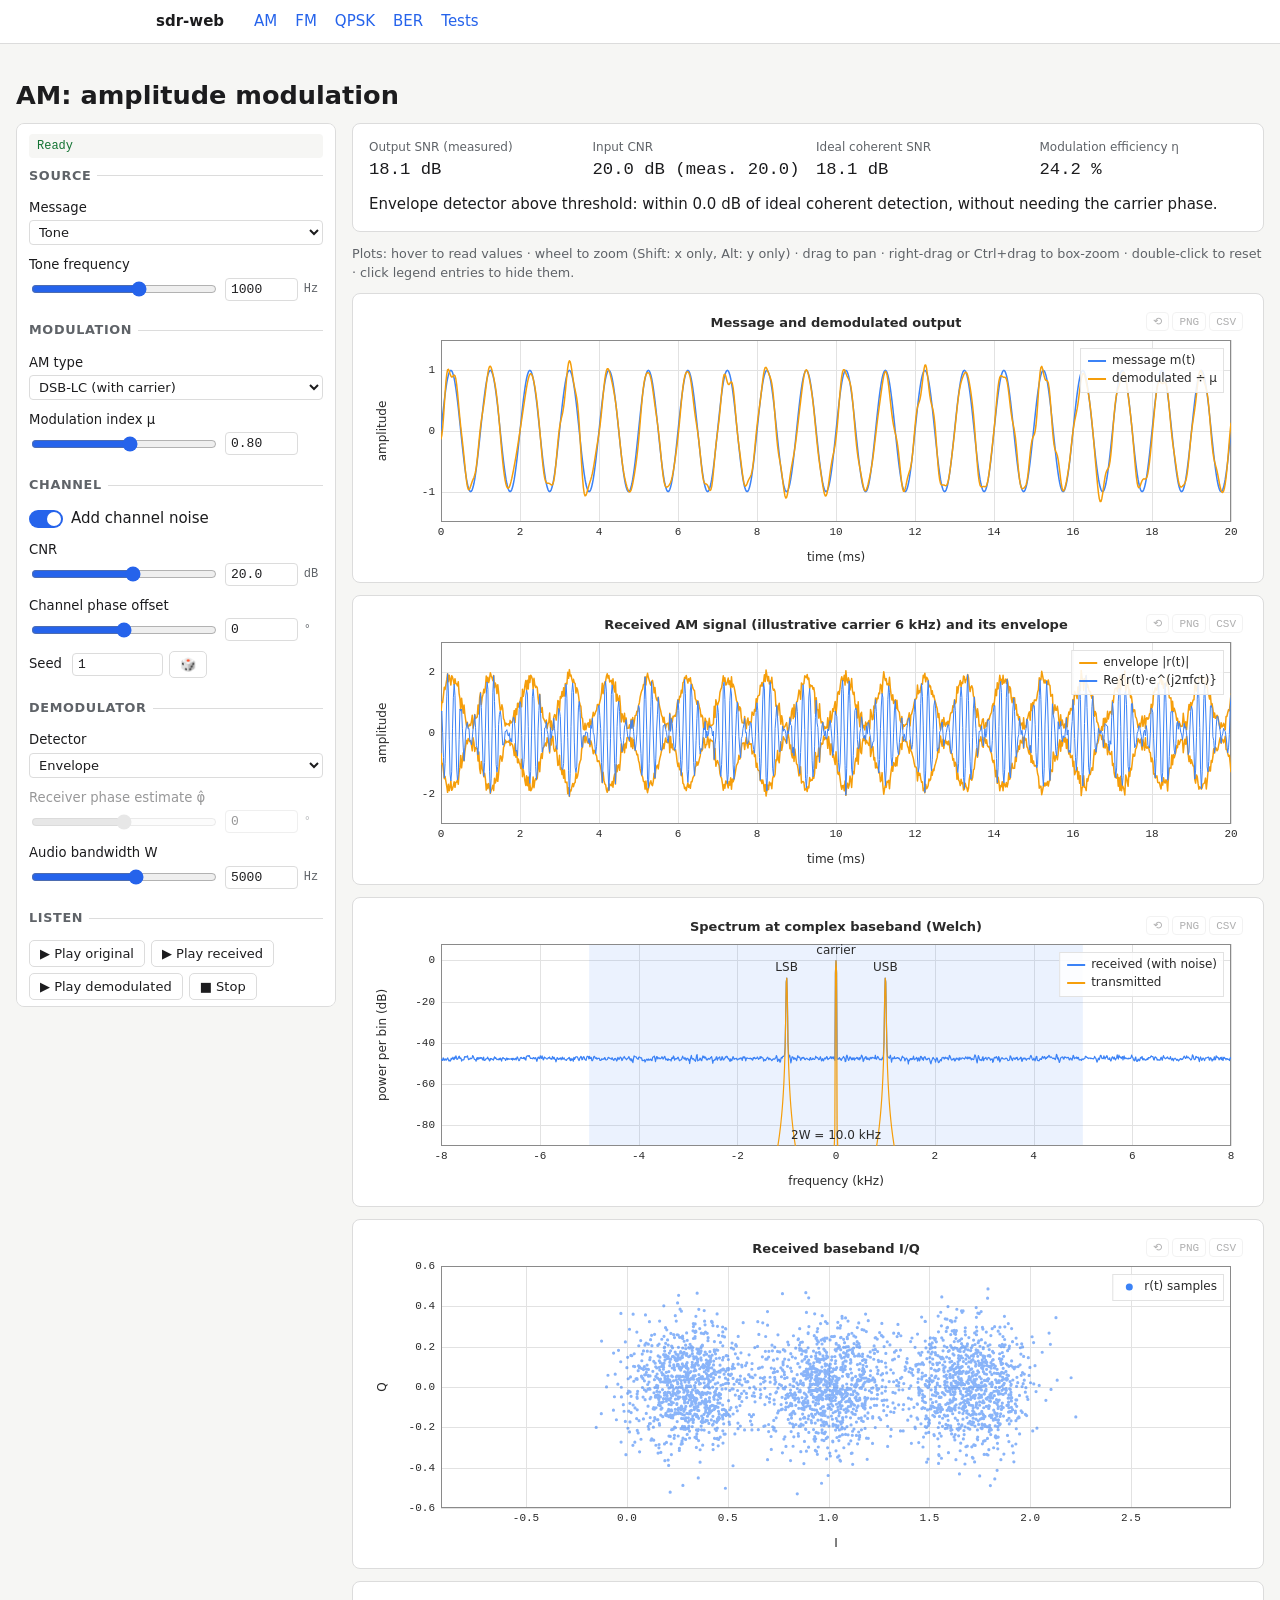
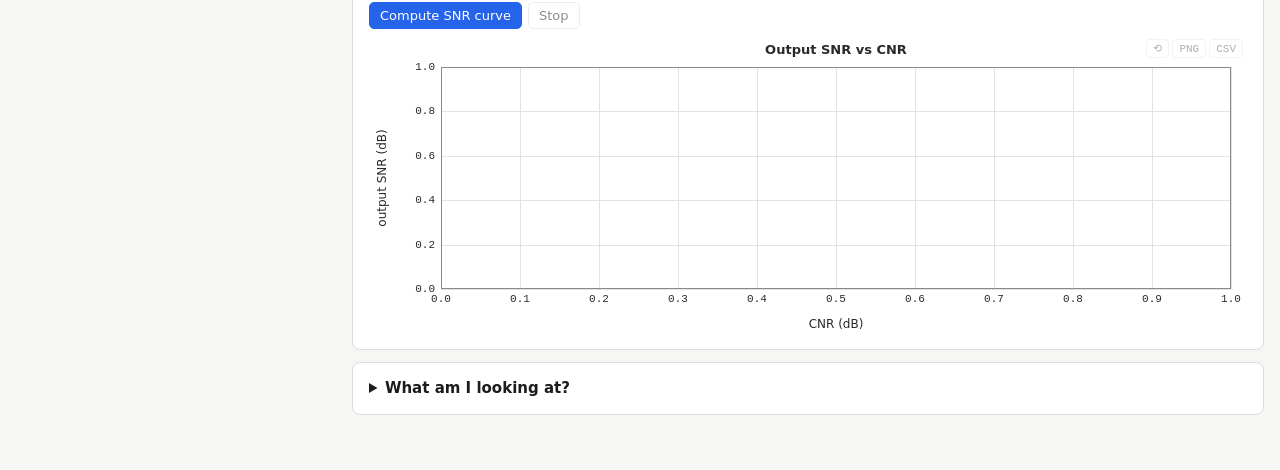
==== am.html @ fa2f0381 "Phase 0 foundations and Phase 1 interactive AM page - Core DSP: seeded RNG (xoshiro128**), complex m" ====
<!doctype html>
<html lang="en">
<head>
<meta charset="utf-8">
<meta name="viewport" content="width=device-width, initial-scale=1">
<title>AM modulation / demodulation · sdr-web</title>
<link rel="stylesheet" href="css/style.css">
</head>
<body>
<header><nav><a class="brand" href="index.html">sdr-web</a><a href="am.html" aria-current="page">AM</a><a href="fm.html">FM</a><a href="qpsk.html">QPSK</a><a href="ber.html">BER</a><a href="tests.html">Tests</a></nav></header>
<main class="wide">
<h1>AM: amplitude modulation</h1>
<div class="sim-layout">
  <aside id="controls" class="panel" aria-label="Simulation controls"></aside>
  <section class="plots">
    <div class="card readouts" aria-live="polite">
      <dl>
        <div><dt>Output SNR (measured)</dt><dd id="r-snr" class="num">–</dd></div>
        <div><dt>Input CNR</dt><dd id="r-cnr" class="num">–</dd></div>
        <div><dt>Ideal coherent SNR</dt><dd id="r-ideal" class="num">–</dd></div>
        <div><dt>Modulation efficiency η</dt><dd id="r-eta" class="num">–</dd></div>
      </dl>
      <p id="r-explain" class="explain"></p>
    </div>
    <p class="muted hint">Plots: hover to read values · wheel to zoom (Shift: x only, Alt: y only) · drag to pan · right-drag or Ctrl+drag to box-zoom · double-click to reset · click legend entries to hide them.</p>
    <div class="card plot"><canvas id="p-time"></canvas></div>
    <div class="card plot"><canvas id="p-env"></canvas></div>
    <div class="card plot"><canvas id="p-psd"></canvas></div>
    <div class="card plot"><canvas id="p-iq"></canvas></div>
    <div class="card plot">
      <div class="btn-row">
        <button type="button" class="btn primary" id="sweep-start" title="Sweep CNR from −5 to 40 dB with both detectors at the current settings">Compute SNR curve</button>
        <button type="button" class="btn" id="sweep-stop" disabled title="Stop the sweep">Stop</button>
        <progress id="sweep-progress" hidden></progress>
      </div>
      <canvas id="p-snr"></canvas>
    </div>
    <details class="card explainer">
      <summary>What am I looking at?</summary>
      <p><strong>Amplitude modulation</strong> puts a message m(t) onto the amplitude of a carrier. Everything here is simulated at
        <em>complex baseband</em>: the carrier sits at 0 Hz, so a transmitted DSB-LC signal is simply 1 + μ·m(t), and the channel's
        carrier phase offset shows up as a rotation of the I/Q scatter. The spectrum shows the carrier at 0 Hz with the lower and upper
        sidebands (LSB/USB) mirrored around it, occupying a total bandwidth of 2W.</p>
      <p><strong>DSB-LC vs DSB-SC.</strong> DSB-LC ("large carrier", ordinary broadcast AM) transmits the carrier as well. That wastes power
        (the modulation efficiency η is at most 33 % for a tone at μ = 1) but lets a very simple receiver work. DSB-SC suppresses the
        carrier, so every watt carries the message, but the receiver must regenerate the carrier phase.</p>
      <p><strong>Envelope vs coherent detection.</strong> An envelope detector just takes |r(t)|. It doesn't care about phase, which is why
        cheap AM radios use it, but it only works when 1 + μ·m(t) stays positive (μ ≤ 1) and the carrier is present. A coherent detector
        multiplies by a local carrier with phase estimate φ̂ and keeps the real part. It works for both DSB-LC and DSB-SC, but a phase
        error Δφ scales the output by cos Δφ, and at 90° the message vanishes.</p>
      <p><strong>The threshold effect.</strong> With a strong carrier, noise mostly perturbs the envelope's amplitude and the envelope detector
        matches coherent detection. Once the noise becomes comparable to the carrier (CNR around 10 dB and below), the envelope is
        dominated by noise, the message is no longer present as an additive term, and the output SNR falls much faster than the CNR.
        Use "Compute SNR curve" to see the envelope curve peel away from the coherent one.</p>
    </details>
  </section>
</div>
</main>
<script src="js/core/rng.js"></script>
<script src="js/core/complex.js"></script>
<script src="js/core/mathx.js"></script>
<script src="js/core/fft.js"></script>
<script src="js/core/dsp.js"></script>
<script src="js/core/filters.js"></script>
<script src="js/core/plot.js"></script>
<script src="js/channel.js"></script>
<script src="js/analog/am.js"></script>
<script src="js/audio.js"></script>
<script src="js/ui/controls.js"></script>
<script src="js/ui/am-page.js"></script>
</body>
</html>
---- css/style.css ----
:root {
  --bg: #f6f6f4;
  --fg: #1c1c1e;
  --muted: #5f6368;
  --card: #ffffff;
  --border: #dcdcdc;
  --accent: #2563eb;
  --pass-bg: #e6f4ea;
  --pass-fg: #137333;
  --fail-bg: #fce8e6;
  --fail-fg: #a50e0e;
  --plot-bg: #ffffff;
  --plot-fg: #2a2a2a;
  --plot-axis: #8a8a8a;
  --plot-grid: #e2e2e2;
  --plot-grid-minor: #f1f1f1;
  --mono: ui-monospace, "Cascadia Mono", Consolas, "SF Mono", monospace;
  --sans: system-ui, -apple-system, "Segoe UI", Roboto, sans-serif;
}

@media (prefers-color-scheme: dark) {
  :root {
    --bg: #121316;
    --fg: #e6e6e6;
    --muted: #9aa0a6;
    --card: #1b1d21;
    --border: #30333a;
    --accent: #7aa7ff;
    --pass-bg: #14301f;
    --pass-fg: #81c995;
    --fail-bg: #3a1714;
    --fail-fg: #f28b82;
    --plot-bg: #1b1d21;
    --plot-fg: #d8d8d8;
    --plot-axis: #6b6f78;
    --plot-grid: #2f323a;
    --plot-grid-minor: #24262c;
  }
}

* { box-sizing: border-box; }

body {
  margin: 0;
  background: var(--bg);
  color: var(--fg);
  font: 15px/1.55 var(--sans);
}

header {
  border-bottom: 1px solid var(--border);
  background: var(--card);
}

nav {
  max-width: 1000px;
  margin: 0 auto;
  padding: 10px 16px;
  display: flex;
  flex-wrap: wrap;
  gap: 4px 18px;
  align-items: baseline;
}

nav .brand { font-weight: 700; margin-right: 12px; color: var(--fg); }
nav a { color: var(--accent); text-decoration: none; }
nav a:hover { text-decoration: underline; }

main {
  max-width: 1000px;
  margin: 0 auto;
  padding: 16px;
}

h1 { font-size: 1.6rem; margin: 0.6em 0 0.3em; }
h2 { font-size: 1.2rem; margin: 1.6em 0 0.5em; }

.muted { color: var(--muted); }
code, .num, td.num { font-family: var(--mono); font-size: 0.92em; }

.card {
  background: var(--card);
  border: 1px solid var(--border);
  border-radius: 8px;
  padding: 14px 16px;
  margin: 12px 0;
}

.plot canvas { display: block; width: 100%; height: 300px; }

/* Test runner */
#summary {
  font-weight: 700;
  font-family: var(--mono);
  padding: 10px 14px;
  border-radius: 6px;
}
#summary.pass { background: var(--pass-bg); color: var(--pass-fg); }
#summary.fail { background: var(--fail-bg); color: var(--fail-fg); }

table.results { width: 100%; border-collapse: collapse; margin-top: 10px; }
table.results th, table.results td {
  text-align: left;
  padding: 5px 8px;
  border-bottom: 1px solid var(--border);
  vertical-align: top;
}
table.results tr.pass td { background: var(--pass-bg); color: var(--pass-fg); }
table.results tr.fail td { background: var(--fail-bg); color: var(--fail-fg); }
table.results td.detail { font-family: var(--mono); font-size: 0.85em; word-break: break-word; }

/* ---------- Phase 1: interactive plots, controls, simulator layout ---------- */
:root {
  --plot-band: rgba(59, 130, 246, 0.10);
  --warn-bg: #fff4e5;
  --warn-fg: #8a4b00;
  --input-bg: #ffffff;
}
@media (prefers-color-scheme: dark) {
  :root {
    --plot-band: rgba(122, 167, 255, 0.12);
    --warn-bg: #3a2a10;
    --warn-fg: #ffc46b;
    --input-bg: #15171a;
  }
}

main.wide { max-width: 1400px; }

.sim-layout {
  display: grid;
  grid-template-columns: minmax(260px, 320px) minmax(0, 1fr);
  gap: 16px;
  align-items: start;
}
@media (max-width: 860px) {
  .sim-layout { grid-template-columns: minmax(0, 1fr); }
}

.panel {
  background: var(--card);
  border: 1px solid var(--border);
  border-radius: 8px;
  padding: 10px 12px;
  position: sticky;
  top: 8px;
  max-height: calc(100vh - 16px);
  overflow-y: auto;
}
@media (max-width: 860px) {
  .panel { position: static; max-height: none; }
}

.plots .card { margin: 0 0 12px; }
.hint { font-size: 0.85em; margin: 0 0 10px; }

/* Plot widget */
.sdr-plot { position: relative; }
.sdr-plot canvas.sdr-plot-canvas { display: block; touch-action: none; cursor: crosshair; }
.sdr-plot canvas.sdr-plot-overlay { position: absolute; left: 0; top: 0; pointer-events: none; }
.sdr-plot-tip {
  position: absolute;
  pointer-events: none;
  background: var(--card);
  color: var(--fg);
  border: 1px solid var(--border);
  border-radius: 4px;
  padding: 4px 7px;
  font: 11px/1.45 var(--mono);
  white-space: nowrap;
  box-shadow: 0 2px 8px rgba(0, 0, 0, 0.18);
  z-index: 2;
}
.sdr-plot-tip .sw { display: inline-block; width: 8px; height: 8px; border-radius: 50%; margin-right: 6px; }
.sdr-plot-tb {
  position: absolute;
  top: 4px;
  right: 4px;
  display: flex;
  gap: 3px;
  opacity: 0.35;
  transition: opacity 0.15s;
  z-index: 3;
}
.sdr-plot:hover .sdr-plot-tb, .sdr-plot-tb:focus-within { opacity: 1; }
.sdr-plot-tb button {
  font: 11px var(--mono);
  padding: 2px 6px;
  background: var(--card);
  color: var(--fg);
  border: 1px solid var(--border);
  border-radius: 4px;
  cursor: pointer;
}
.sdr-plot-tb button:hover { border-color: var(--accent); }

/* Controls */
.ctl-group { border: none; border-top: 1px solid var(--border); margin: 8px 0 0; padding: 6px 0 2px; }
.ctl-group legend { font-weight: 700; font-size: 0.8rem; text-transform: uppercase; letter-spacing: 0.05em; color: var(--muted); padding: 0 6px 0 0; }
.ctl { margin: 6px 0 10px; }
.ctl > label, .ctl-number > label { display: block; font-size: 0.88em; margin-bottom: 2px; }
.ctl.disabled { opacity: 0.45; }
.ctl-row { display: flex; align-items: center; gap: 6px; }
.ctl-row input[type="range"] { flex: 1; min-width: 0; accent-color: var(--accent); }
input.num, .ctl select, .ctl-number input {
  font: 13px var(--mono);
  background: var(--input-bg);
  color: var(--fg);
  border: 1px solid var(--border);
  border-radius: 4px;
  padding: 3px 5px;
}
.ctl-row input.num { width: 5.6em; }
.ctl select { width: 100%; font-family: var(--sans); }
.ctl .unit { font: 12px var(--mono); color: var(--muted); min-width: 1.6em; }
.ctl-number { display: flex; align-items: center; gap: 6px; flex-wrap: wrap; }
.ctl-number > label { margin: 0 4px 0 0; }
.ctl-number input { width: 7em; }
.ctl-file input { max-width: 100%; font-size: 0.85em; }

.ctl-toggle { display: flex; align-items: center; gap: 8px; cursor: pointer; }
.ctl-toggle input { position: absolute; opacity: 0; width: 1px; height: 1px; }
.ctl-toggle .switch {
  width: 34px; height: 18px; border-radius: 9px; background: var(--border); position: relative; flex: none; transition: background 0.15s;
}
.ctl-toggle .switch::after {
  content: ""; position: absolute; left: 2px; top: 2px; width: 14px; height: 14px; border-radius: 50%; background: #fff; transition: transform 0.15s;
}
.ctl-toggle input:checked + .switch { background: var(--accent); }
.ctl-toggle input:checked + .switch::after { transform: translateX(16px); }
.ctl-toggle input:focus-visible + .switch, .btn:focus-visible, .ctl input:focus-visible, .ctl select:focus-visible {
  outline: 2px solid var(--accent); outline-offset: 2px;
}

.btn {
  font: 13px var(--sans);
  padding: 5px 10px;
  background: var(--input-bg);
  color: var(--fg);
  border: 1px solid var(--border);
  border-radius: 5px;
  cursor: pointer;
}
.btn:hover:not(:disabled) { border-color: var(--accent); }
.btn:disabled { opacity: 0.5; cursor: default; }
.btn.primary { background: var(--accent); color: #fff; border-color: var(--accent); }
@media (prefers-color-scheme: dark) { .btn.primary { color: #0b1020; } }
.btn-row { display: flex; flex-wrap: wrap; gap: 6px; align-items: center; margin: 6px 0; }
.btn-row progress { flex: 1; min-width: 120px; }

.status {
  font: 12px var(--mono);
  padding: 5px 8px;
  border-radius: 4px;
  background: var(--bg);
  color: var(--muted);
  min-height: 1.6em;
}
.status.ok { color: var(--pass-fg); }
.status.err { background: var(--fail-bg); color: var(--fail-fg); }

.warn { background: var(--warn-bg); color: var(--warn-fg); padding: 6px 8px; border-radius: 4px; font-size: 0.88em; margin: 4px 0; }
.warn[hidden] { display: none; }

.readouts dl { display: grid; grid-template-columns: repeat(auto-fit, minmax(170px, 1fr)); gap: 8px 16px; margin: 0; }
.readouts dt { font-size: 0.8em; color: var(--muted); }
.readouts dd { margin: 0; font-size: 1.15em; }
.readouts .explain { margin: 10px 0 0; min-height: 1.5em; }
.explainer summary { cursor: pointer; font-weight: 600; }
.explainer p { max-width: 75ch; }
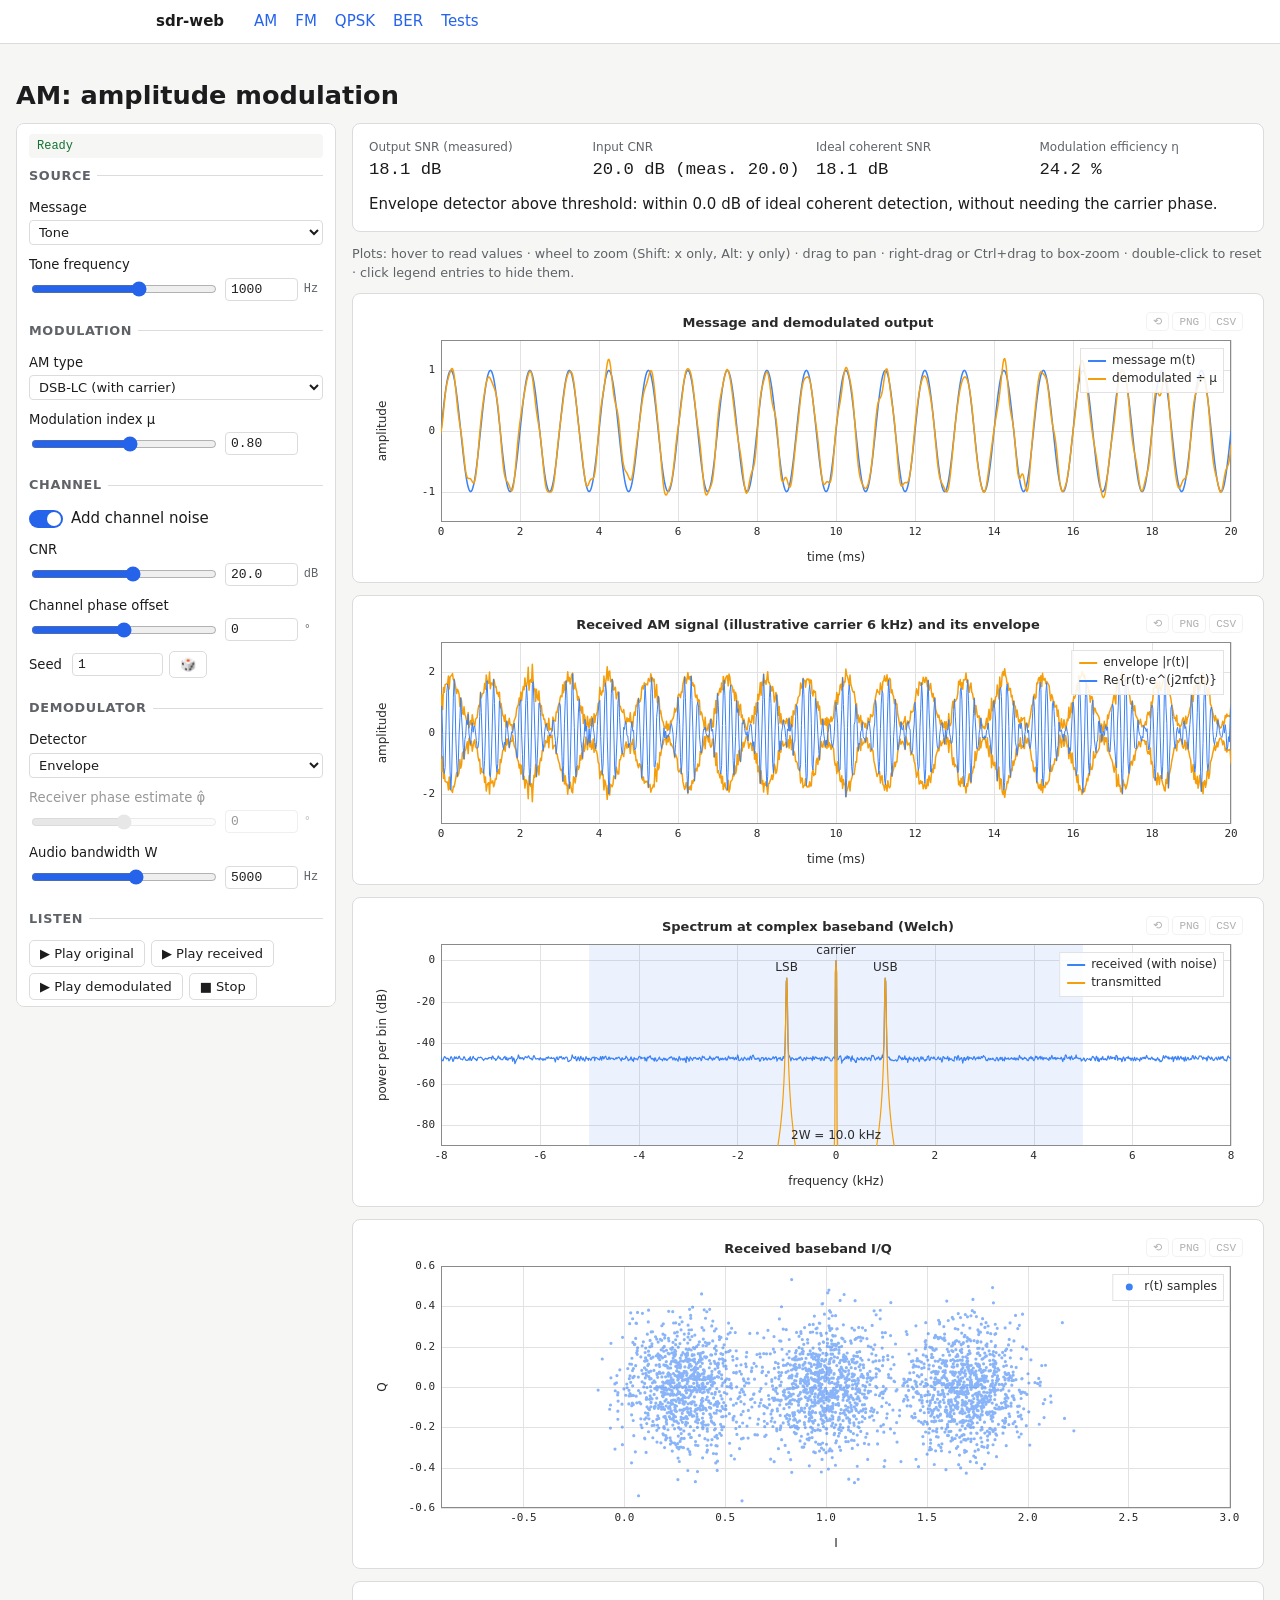
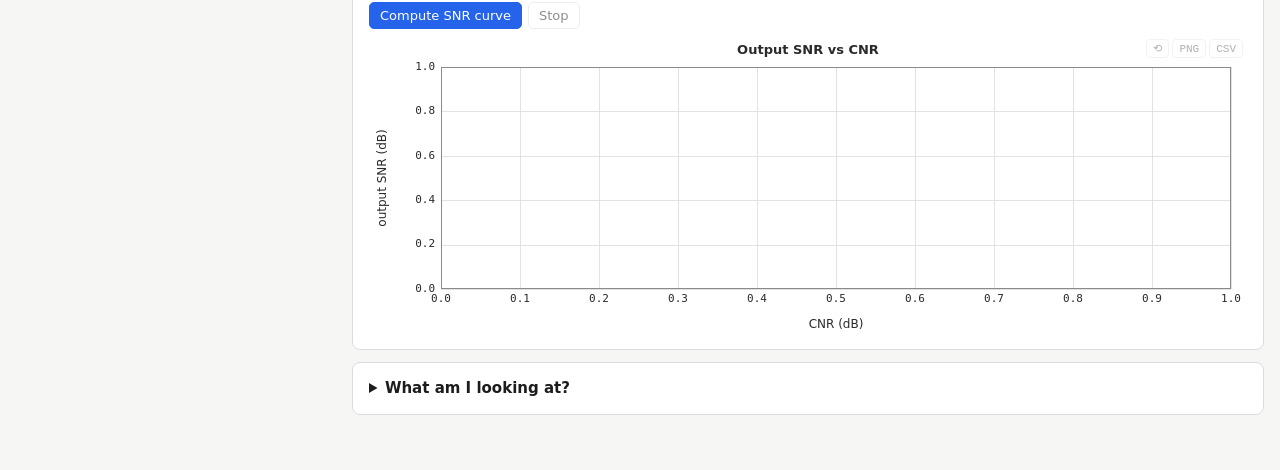
==== commit 35a3aaa2: "Phase 2: FM page, shared page scaffold, sweep and touch fixes - FM: modulate, IF filter, discriminat" ====
--- a/am.html
+++ b/am.html
@@ -12,29 +12,7 @@
 <h1>AM: amplitude modulation</h1>
 <div class="sim-layout">
   <aside id="controls" class="panel" aria-label="Simulation controls"></aside>
-  <section class="plots">
-    <div class="card readouts" aria-live="polite">
-      <dl>
-        <div><dt>Output SNR (measured)</dt><dd id="r-snr" class="num">–</dd></div>
-        <div><dt>Input CNR</dt><dd id="r-cnr" class="num">–</dd></div>
-        <div><dt>Ideal coherent SNR</dt><dd id="r-ideal" class="num">–</dd></div>
-        <div><dt>Modulation efficiency η</dt><dd id="r-eta" class="num">–</dd></div>
-      </dl>
-      <p id="r-explain" class="explain"></p>
-    </div>
-    <p class="muted hint">Plots: hover to read values · wheel to zoom (Shift: x only, Alt: y only) · drag to pan · right-drag or Ctrl+drag to box-zoom · double-click to reset · click legend entries to hide them.</p>
-    <div class="card plot"><canvas id="p-time"></canvas></div>
-    <div class="card plot"><canvas id="p-env"></canvas></div>
-    <div class="card plot"><canvas id="p-psd"></canvas></div>
-    <div class="card plot"><canvas id="p-iq"></canvas></div>
-    <div class="card plot">
-      <div class="btn-row">
-        <button type="button" class="btn primary" id="sweep-start" title="Sweep CNR from −5 to 40 dB with both detectors at the current settings">Compute SNR curve</button>
-        <button type="button" class="btn" id="sweep-stop" disabled title="Stop the sweep">Stop</button>
-        <progress id="sweep-progress" hidden></progress>
-      </div>
-      <canvas id="p-snr"></canvas>
-    </div>
+  <section class="plots" id="plots">
     <details class="card explainer">
       <summary>What am I looking at?</summary>
       <p><strong>Amplitude modulation</strong> puts a message m(t) onto the amplitude of a carrier. Everything here is simulated at
@@ -67,6 +45,7 @@
 <script src="js/analog/am.js"></script>
 <script src="js/audio.js"></script>
 <script src="js/ui/controls.js"></script>
+<script src="js/ui/page.js"></script>
 <script src="js/ui/am-page.js"></script>
 </body>
 </html>
--- a/css/style.css
+++ b/css/style.css
@@ -156,7 +156,8 @@
 
 /* Plot widget */
 .sdr-plot { position: relative; }
-.sdr-plot canvas.sdr-plot-canvas { display: block; touch-action: none; cursor: crosshair; }
+.sdr-plot canvas.sdr-plot-canvas { display: block; touch-action: pan-y; cursor: crosshair; }
+.sdr-plot canvas.sdr-plot-canvas.touch-locked { touch-action: none; }
 .sdr-plot canvas.sdr-plot-overlay { position: absolute; left: 0; top: 0; pointer-events: none; }
 .sdr-plot-tip {
   position: absolute;
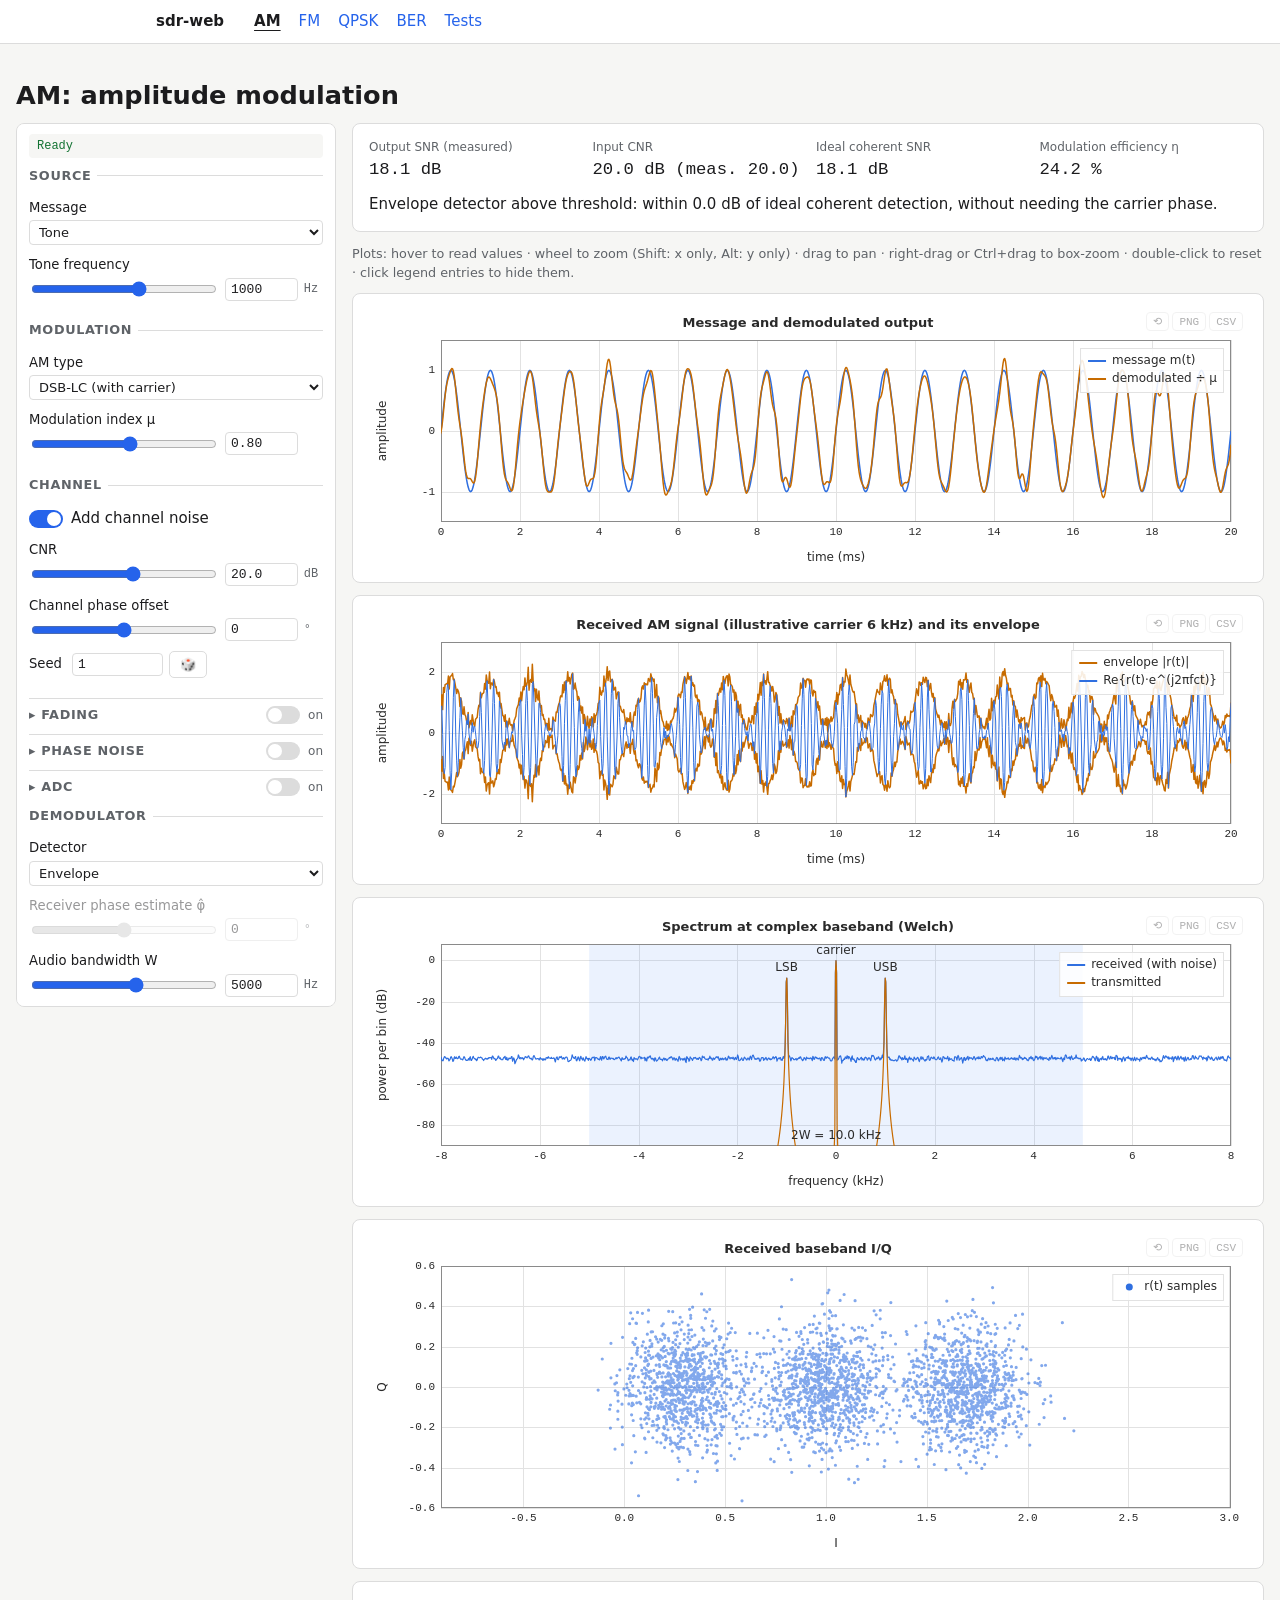
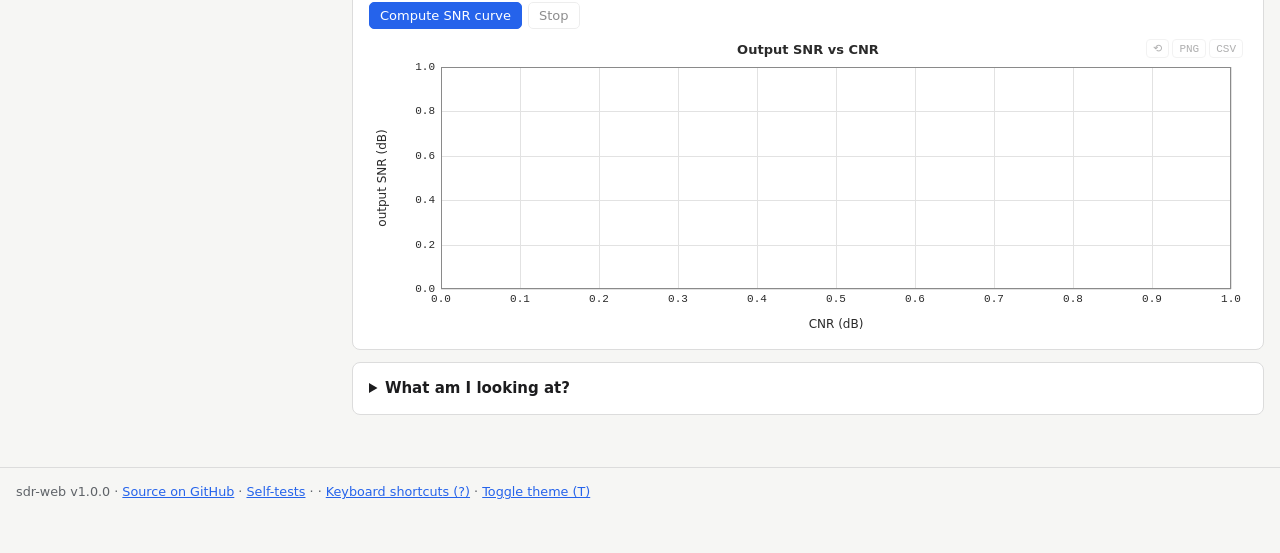
==== commit 8b7faaf0: "Phase 6: polish, accessibility, docs, CI and Pages readiness - Error banner, shortcuts + help overla" ====
--- a/am.html
+++ b/am.html
@@ -5,6 +5,7 @@
 <meta name="viewport" content="width=device-width, initial-scale=1">
 <title>AM modulation / demodulation · sdr-web</title>
 <link rel="stylesheet" href="css/style.css">
+<link rel="icon" href="data:image/svg+xml,%3Csvg xmlns='http://www.w3.org/2000/svg' viewBox='0 0 32 32'%3E%3Crect width='32' height='32' rx='7' fill='%232f6fe0'/%3E%3Cpath d='M16 15v12M9.5 8a9 9 0 0 0 0 13M22.5 8a9 9 0 0 1 0 13M12.5 11a4.5 4.5 0 0 0 0 7M19.5 11a4.5 4.5 0 0 1 0 7' stroke='white' stroke-width='2.2' fill='none' stroke-linecap='round'/%3E%3Ccircle cx='16' cy='14.5' r='2.2' fill='white'/%3E%3C/svg%3E">
 </head>
 <body>
 <header><nav><a class="brand" href="index.html">sdr-web</a><a href="am.html" aria-current="page">AM</a><a href="fm.html">FM</a><a href="qpsk.html">QPSK</a><a href="ber.html">BER</a><a href="tests.html">Tests</a></nav></header>
@@ -34,6 +35,7 @@
   </section>
 </div>
 </main>
+<script src="js/ui/shell.js"></script>
 <script src="js/core/rng.js"></script>
 <script src="js/core/complex.js"></script>
 <script src="js/core/mathx.js"></script>
--- a/css/style.css
+++ b/css/style.css
@@ -19,7 +19,7 @@
 }
 
 @media (prefers-color-scheme: dark) {
-  :root {
+  :root:not([data-theme="light"]) {
     --bg: #121316;
     --fg: #e6e6e6;
     --muted: #9aa0a6;
@@ -39,6 +39,7 @@
 }
 
 * { box-sizing: border-box; }
+[hidden] { display: none !important; } /* component display rules must not override the hidden attribute */
 
 body {
   margin: 0;
@@ -117,7 +118,7 @@
   --input-bg: #ffffff;
 }
 @media (prefers-color-scheme: dark) {
-  :root {
+  :root:not([data-theme="light"]) {
     --plot-band: rgba(122, 167, 255, 0.12);
     --warn-bg: #3a2a10;
     --warn-fg: #ffc46b;
@@ -245,7 +246,7 @@
 .btn:hover:not(:disabled) { border-color: var(--accent); }
 .btn:disabled { opacity: 0.5; cursor: default; }
 .btn.primary { background: var(--accent); color: #fff; border-color: var(--accent); }
-@media (prefers-color-scheme: dark) { .btn.primary { color: #0b1020; } }
+@media (prefers-color-scheme: dark) { :root:not([data-theme="light"]) .btn.primary { color: #0b1020; } }
 .btn-row { display: flex; flex-wrap: wrap; gap: 6px; align-items: center; margin: 6px 0; }
 .btn-row progress { flex: 1; min-width: 120px; }
 
@@ -269,3 +270,132 @@
 .readouts .explain { margin: 10px 0 0; min-height: 1.5em; }
 .explainer summary { cursor: pointer; font-weight: 600; }
 .explainer p { max-width: 75ch; }
+
+/* ---------- Phase 3: plot grids, QPSK page ---------- */
+.plot-grid { display: grid; grid-template-columns: repeat(var(--cols, 3), minmax(0, 1fr)); gap: 8px; }
+@media (max-width: 1100px) { .plot-grid { grid-template-columns: repeat(2, minmax(0, 1fr)); } }
+@media (max-width: 560px) { .plot-grid { grid-template-columns: minmax(0, 1fr); } }
+.grid-title { font-size: 0.95rem; margin: 2px 0 8px; }
+.text-io { font: 15px/1.5 var(--mono); white-space: pre-wrap; word-break: break-word; margin: 4px 0; }
+.text-io .bad { background: var(--fail-bg); color: var(--fail-fg); border-radius: 2px; }
+.text-io-label { font-size: 0.8em; color: var(--muted); }
+.ber-result { font: 13px/1.5 var(--mono); margin: 6px 0 0; }
+.ctl-textarea textarea {
+  width: 100%; min-height: 3.2em; font: 13px var(--mono); background: var(--input-bg); color: var(--fg);
+  border: 1px solid var(--border); border-radius: 4px; padding: 4px 6px; resize: vertical;
+}
+
+/* ---------- Phase 4: collapsible channel sections ---------- */
+.ctl-section { border-top: 1px solid var(--border); margin-top: 8px; padding-top: 4px; }
+.ctl-section-head { display: flex; align-items: center; gap: 8px; }
+.ctl-section-title {
+  flex: 1; text-align: left; background: none; border: none; padding: 4px 0; cursor: pointer; color: var(--muted);
+  font: 700 0.8rem var(--sans); text-transform: uppercase; letter-spacing: 0.05em;
+}
+.ctl-section-title::before { content: '▸ '; }
+.ctl-section.open .ctl-section-title::before { content: '▾ '; }
+.ctl-section-title:focus-visible { outline: 2px solid var(--accent); outline-offset: 2px; }
+.ctl-section-switch { margin: 0; }
+.ctl-section-switch .ctl-toggle-label { font-size: 0.8em; color: var(--muted); }
+.ctl-section-body.off { opacity: 0.45; }
+
+/* ---------- Phase 5: BER page, tabs, tables, landing ---------- */
+nav a[aria-current="page"] { font-weight: 700; color: var(--fg); text-decoration: underline; text-underline-offset: 4px; }
+.tabs { display: flex; gap: 4px; margin: 0 0 12px; border-bottom: 1px solid var(--border); }
+.tab { font: 600 14px var(--sans); background: none; border: 1px solid transparent; border-bottom: none; border-radius: 6px 6px 0 0; padding: 6px 14px; color: var(--muted); cursor: pointer; }
+.tab[aria-selected="true"] { background: var(--card); border-color: var(--border); color: var(--fg); margin-bottom: -1px; }
+.tab:focus-visible, .icon-btn:focus-visible, .curve-name:focus-visible, .sort:focus-visible { outline: 2px solid var(--accent); outline-offset: 2px; }
+.preset-note { font-size: 0.85em; margin: 4px 0; }
+.eta { font-size: 0.8em; color: var(--muted); margin: 4px 0; min-height: 1.2em; }
+.mode-tag { font-size: 0.8em; }
+.curve-list { list-style: none; margin: 0 0 8px; padding: 0; }
+.curve-row { display: flex; flex-wrap: wrap; align-items: center; gap: 3px; padding: 3px 2px; border-radius: 4px; }
+.curve-row.selected { background: var(--bg); outline: 1px solid var(--accent); }
+.curve-row input[type="color"] { width: 20px; height: 20px; padding: 0; border: none; background: none; flex: none; }
+.curve-name { flex: 1 1 7em; min-width: 0; text-align: left; background: none; border: none; color: var(--fg); font: 13px var(--sans); cursor: pointer; overflow: hidden; text-overflow: ellipsis; white-space: nowrap; padding: 2px; }
+.curve-row progress { width: 36px; flex: none; }
+.icon-btn { background: none; border: 1px solid var(--border); border-radius: 4px; color: var(--muted); font-size: 10px; width: 20px; height: 20px; padding: 0; cursor: pointer; flex: none; }
+.icon-btn:hover { border-color: var(--accent); color: var(--fg); }
+.link-setup { border-top: 1px solid var(--border); margin-top: 8px; padding-top: 6px; }
+table.data { width: 100%; border-collapse: collapse; font-size: 0.85em; }
+table.data th, table.data td { padding: 4px 6px; border-bottom: 1px solid var(--border); text-align: left; }
+table.data .sort { background: none; border: none; font: 600 1em var(--sans); color: var(--fg); cursor: pointer; padding: 0; }
+.plots .card { overflow-x: auto; }
+.lib-list { list-style: none; padding: 0; margin: 6px 0 0; }
+.lib-list li { display: flex; flex-wrap: wrap; align-items: center; gap: 6px; padding: 3px 0; border-bottom: 1px solid var(--border); font-size: 0.85em; }
+.lib-list li span { flex: 1; min-width: 12em; }
+
+.landing-grid { display: grid; grid-template-columns: repeat(auto-fill, minmax(260px, 1fr)); gap: 14px; margin: 16px 0; }
+.landing-card { display: flex; flex-direction: column; text-decoration: none; color: var(--fg); background: var(--card); border: 1px solid var(--border); border-radius: 8px; padding: 12px; }
+.landing-card:hover, .landing-card:focus-visible { border-color: var(--accent); outline: none; }
+.landing-card h2 { font-size: 1.05rem; margin: 8px 0 2px; }
+.landing-card p { margin: 0; color: var(--muted); font-size: 0.9em; }
+.landing-card canvas { display: block; width: 100%; height: 150px; pointer-events: none; }
+.landing-card .sdr-plot-tb { display: none; }
+
+/* ---------- Phase 6: explicit theme, shell UI, accessibility ---------- */
+/* An explicit choice (T key / footer) overrides the system preference. */
+:root[data-theme="dark"] {
+    --bg: #121316;
+    --fg: #e6e6e6;
+    --muted: #9aa0a6;
+    --card: #1b1d21;
+    --border: #30333a;
+    --accent: #7aa7ff;
+    --pass-bg: #14301f;
+    --pass-fg: #81c995;
+    --fail-bg: #3a1714;
+    --fail-fg: #f28b82;
+    --plot-bg: #1b1d21;
+    --plot-fg: #d8d8d8;
+    --plot-axis: #6b6f78;
+    --plot-grid: #2f323a;
+    --plot-grid-minor: #24262c;
+  
+    --plot-band: rgba(122, 167, 255, 0.12);
+    --warn-bg: #3a2a10;
+    --warn-fg: #ffc46b;
+    --input-bg: #15171a;
+  }
+:root[data-theme="dark"] .btn.primary { color: #0b1020; }
+:root[data-theme="light"] { color-scheme: light; }
+:root[data-theme="dark"] { color-scheme: dark; }
+
+a:focus-visible, button:focus-visible, input:focus-visible, select:focus-visible, textarea:focus-visible, summary:focus-visible,
+[tabindex]:focus-visible { outline: 2px solid var(--accent); outline-offset: 2px; }
+
+.error-banner {
+  position: sticky; top: 0; z-index: 50; display: flex; flex-wrap: wrap; align-items: center; gap: 6px;
+  padding: 8px 14px; background: var(--fail-bg); color: var(--fail-fg); border-bottom: 1px solid var(--fail-fg); font-size: 0.9em;
+}
+.error-banner a { color: inherit; font-weight: 600; }
+.error-banner .icon-btn { margin-left: auto; color: inherit; border-color: currentColor; }
+
+.overlay { position: fixed; inset: 0; z-index: 60; background: rgba(0, 0, 0, 0.45); display: flex; align-items: center; justify-content: center; padding: 16px; }
+.overlay-box { background: var(--card); color: var(--fg); border: 1px solid var(--border); border-radius: 10px; padding: 18px 22px; max-width: 460px; width: 100%; }
+.overlay-box h2 { margin-top: 0; }
+kbd { font: 12px var(--mono); border: 1px solid var(--border); border-bottom-width: 2px; border-radius: 4px; padding: 1px 6px; background: var(--bg); }
+
+.tour-box {
+  position: absolute; z-index: 55; max-width: 320px; background: var(--card); color: var(--fg); border: 2px solid var(--accent);
+  border-radius: 8px; padding: 10px 14px; box-shadow: 0 6px 24px rgba(0, 0, 0, 0.25); font-size: 0.92em;
+}
+.tour-box p { margin: 4px 0 8px; }
+.tour-step { font-size: 0.8em; color: var(--muted); }
+.tour-target { outline: 3px solid var(--accent) !important; outline-offset: 3px; border-radius: 6px; }
+
+.site-footer { max-width: 1400px; margin: 24px auto 0; padding: 14px 16px 24px; border-top: 1px solid var(--border); color: var(--muted); font-size: 0.85em; }
+.site-footer a { color: var(--accent); }
+.link-btn { background: none; border: none; padding: 0; color: var(--accent); font: inherit; cursor: pointer; text-decoration: underline; }
+
+/* "Computing…" overlay on plot cards while a full recompute runs */
+.plots.busy .card.plot { position: relative; }
+.plots.busy .card.plot::after {
+  content: 'Computing…'; position: absolute; top: 8px; left: 50%; transform: translateX(-50%); padding: 3px 10px; border-radius: 12px;
+  background: var(--card); border: 1px solid var(--border); color: var(--muted); font: 12px var(--mono); z-index: 4;
+}
+
+@media (prefers-reduced-motion: reduce) {
+  *, *::before, *::after { transition: none !important; animation: none !important; scroll-behavior: auto !important; }
+}
+.ci-result { position: absolute; left: -9999px; }
